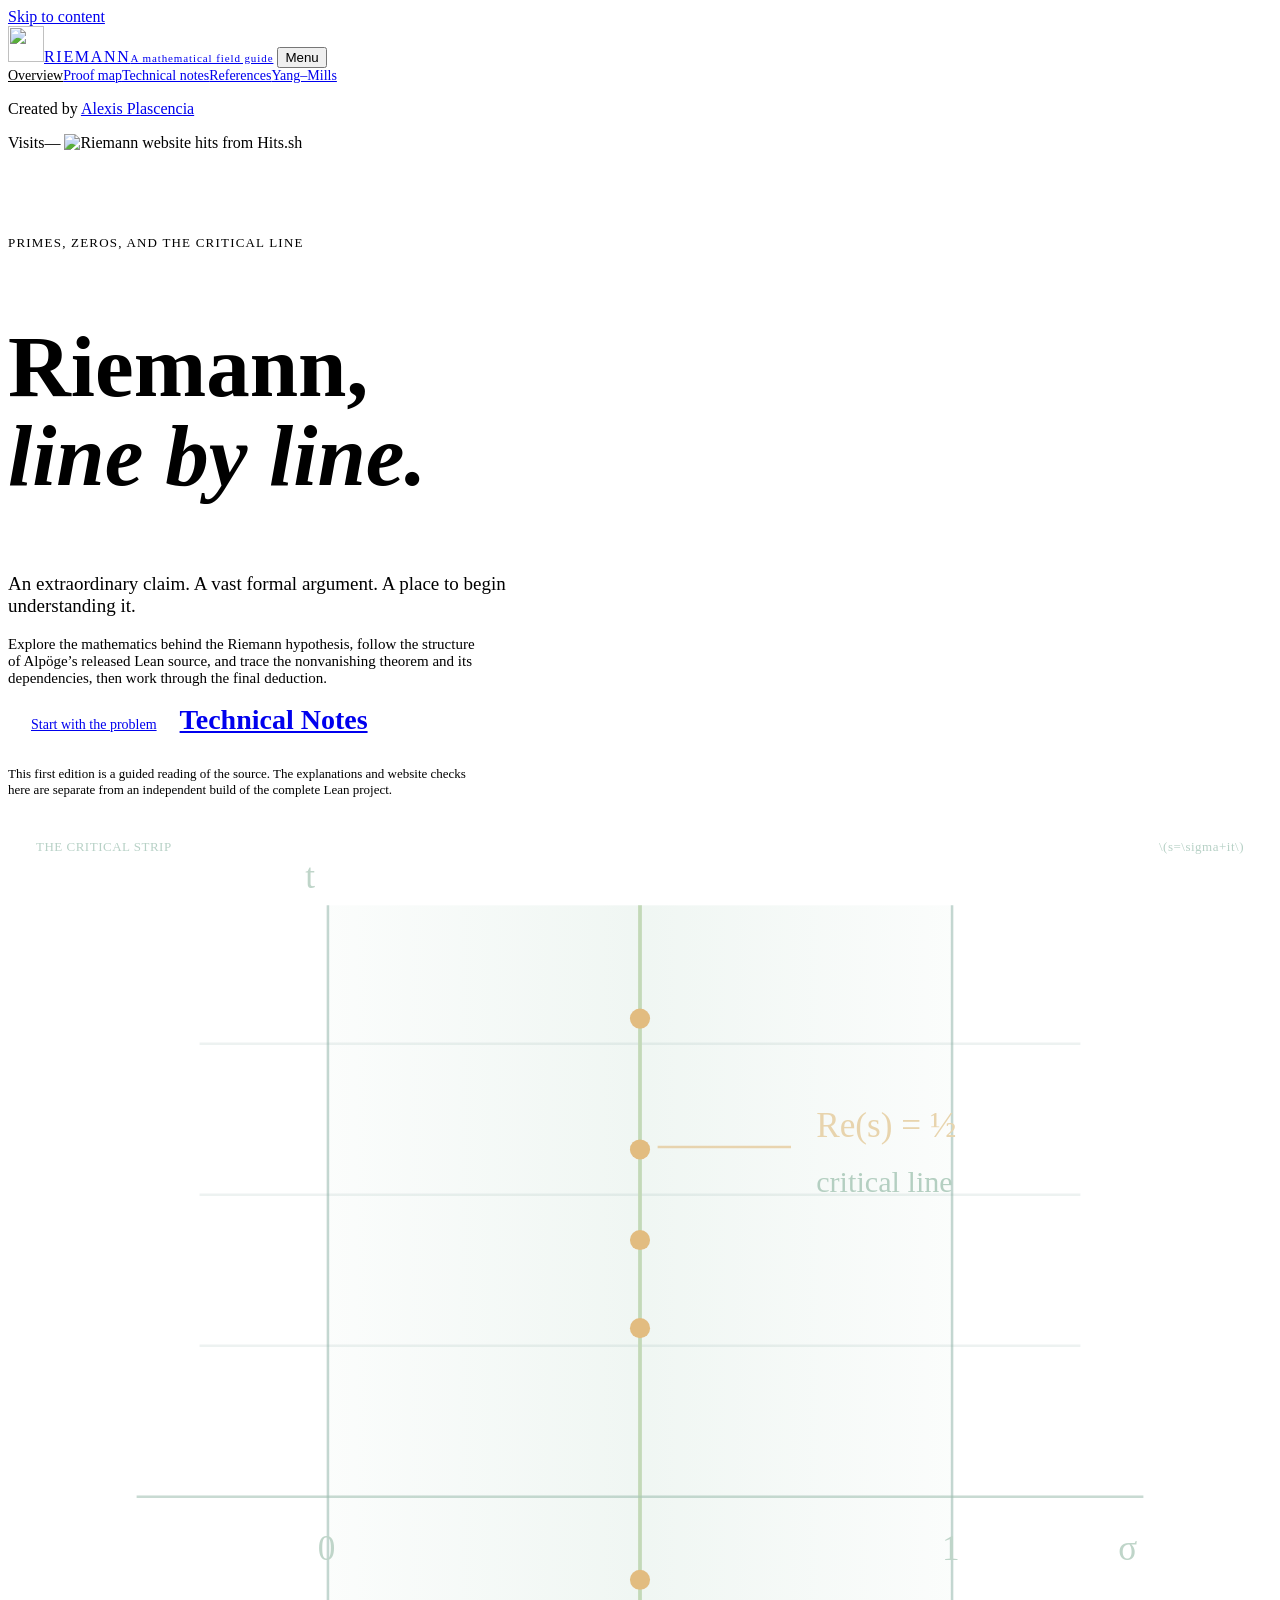
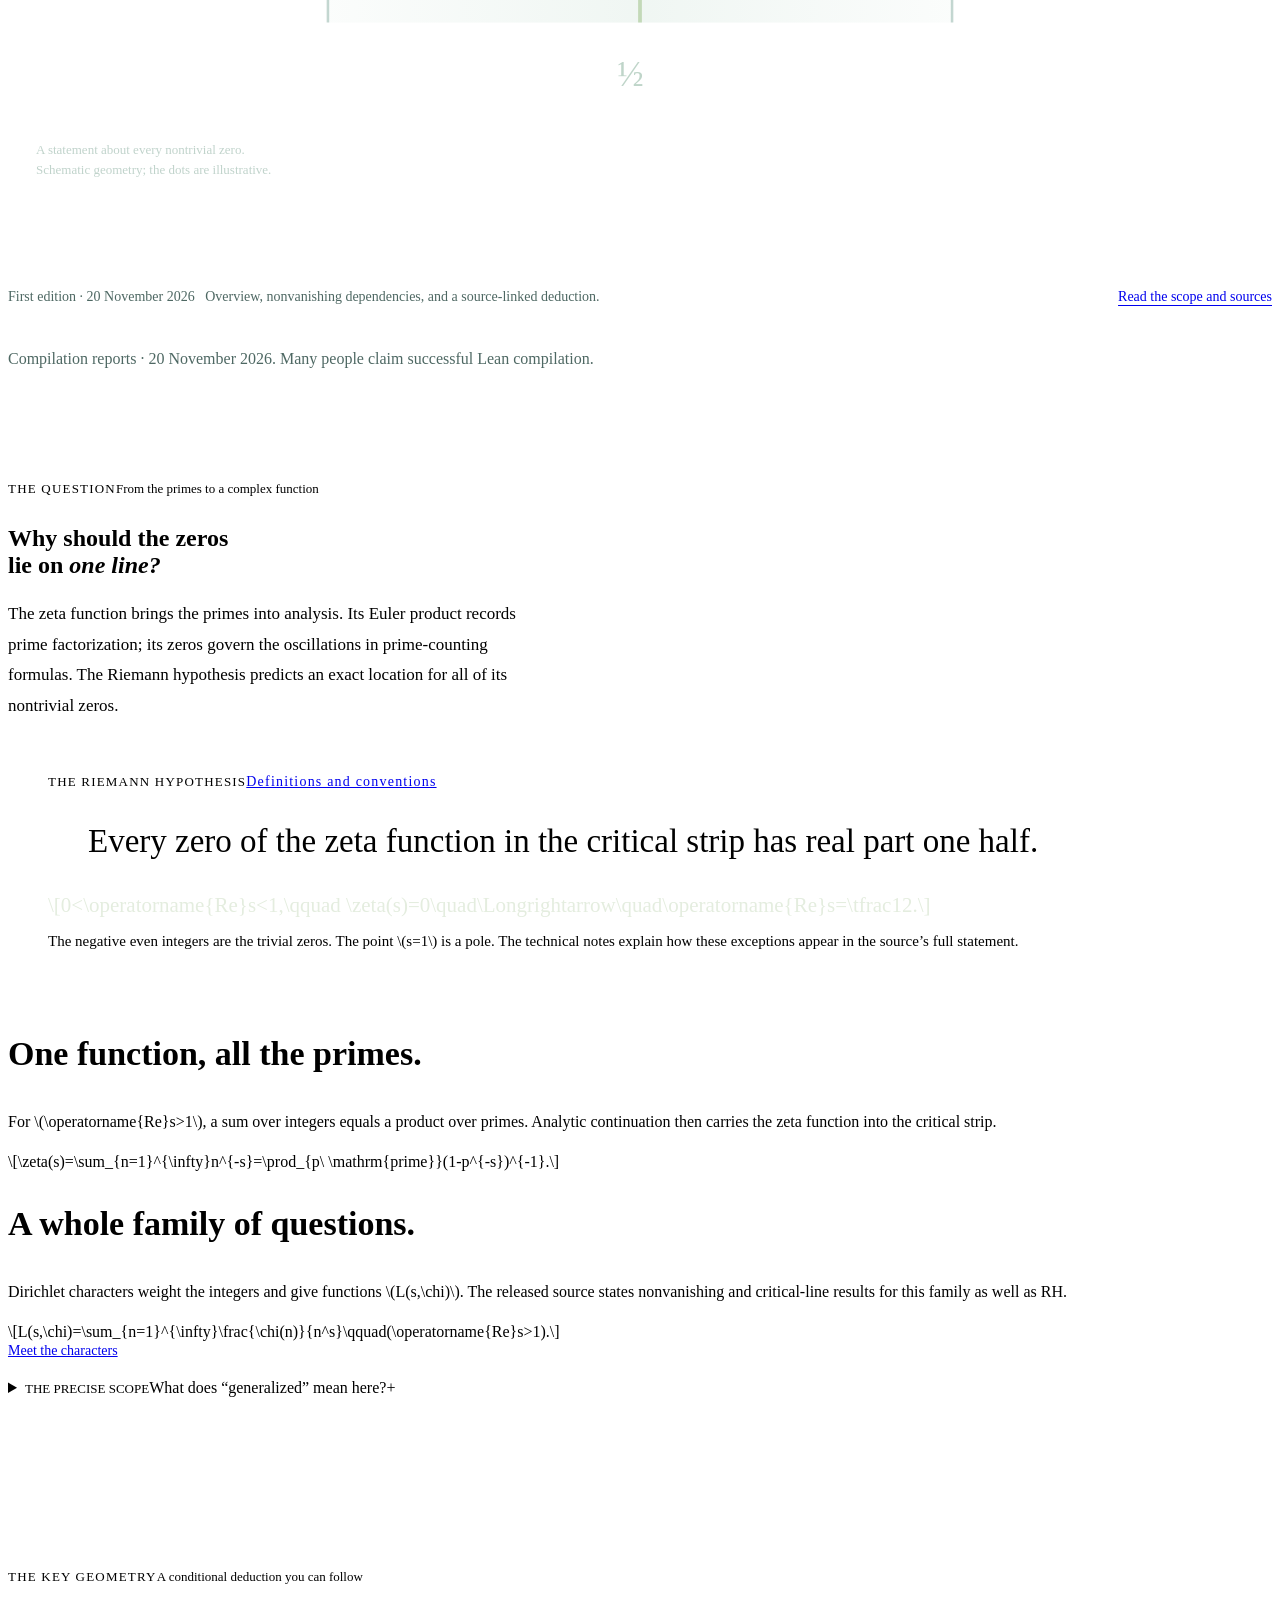
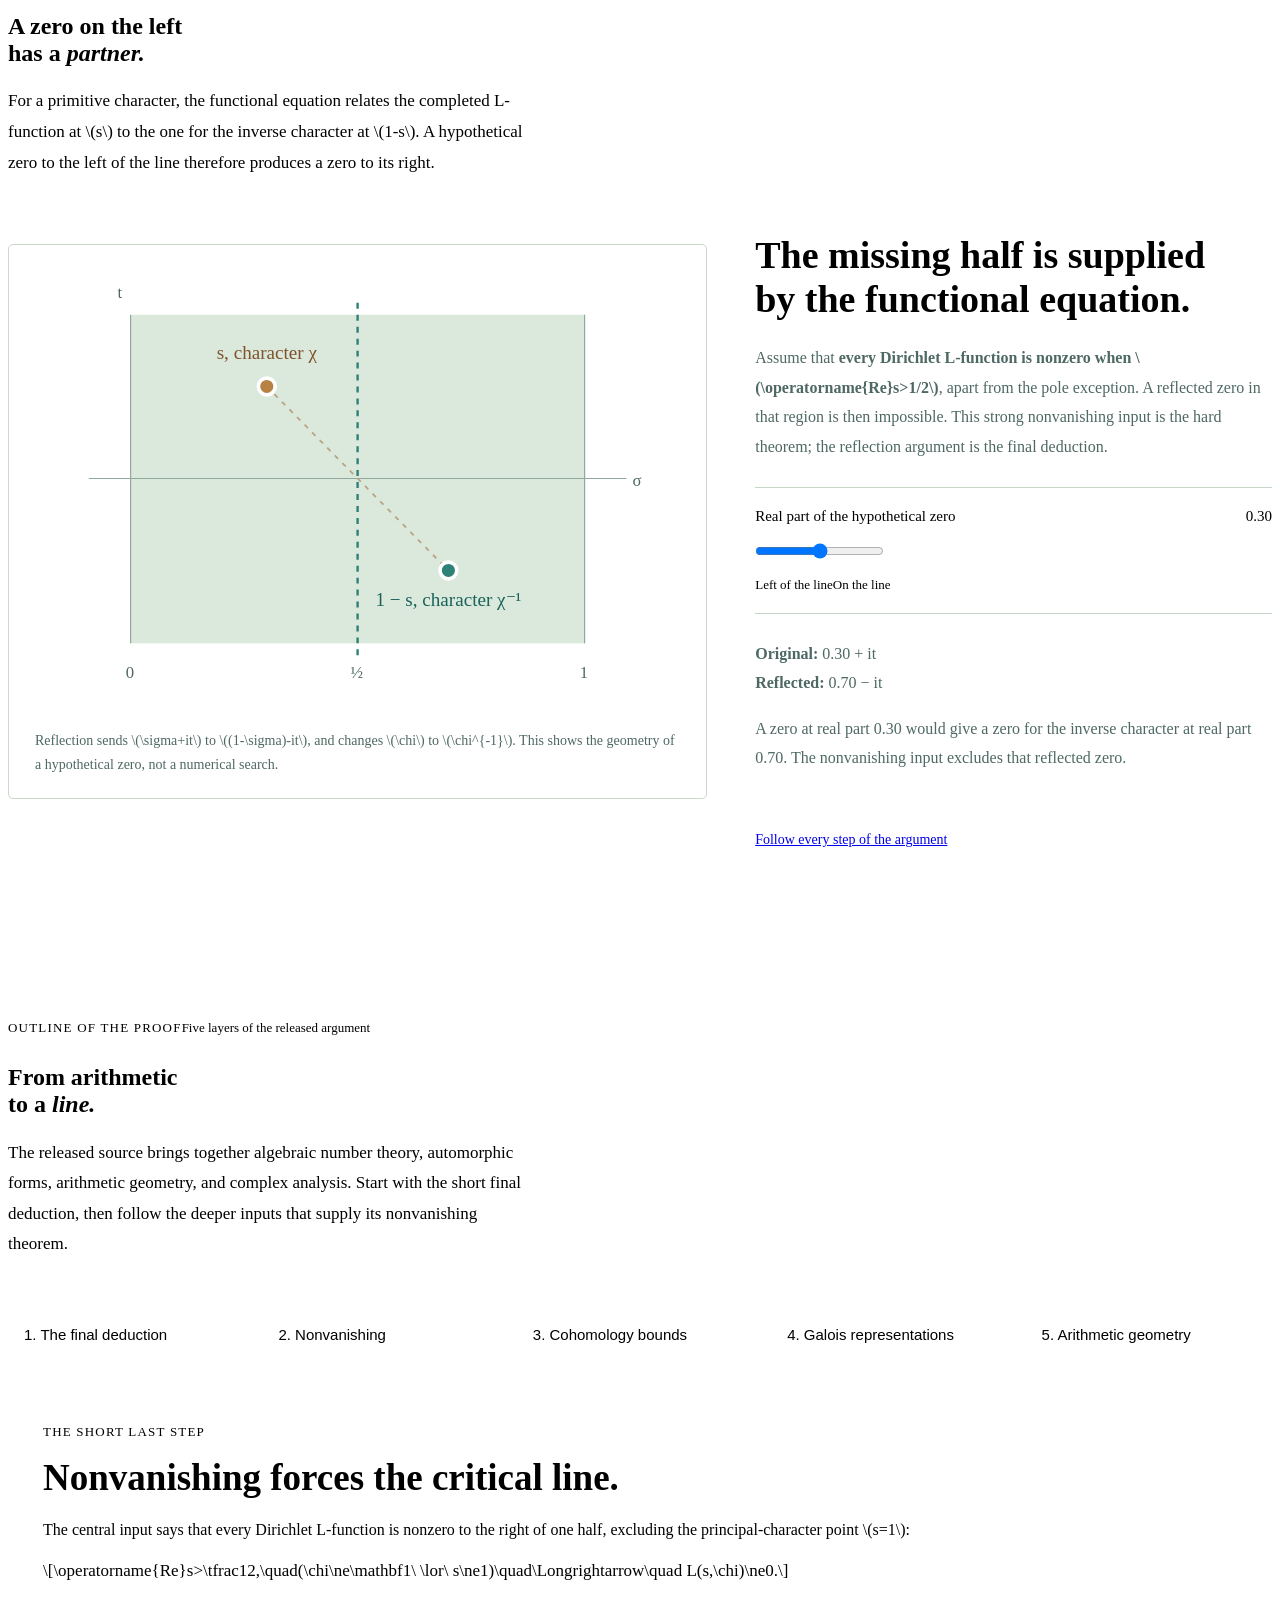
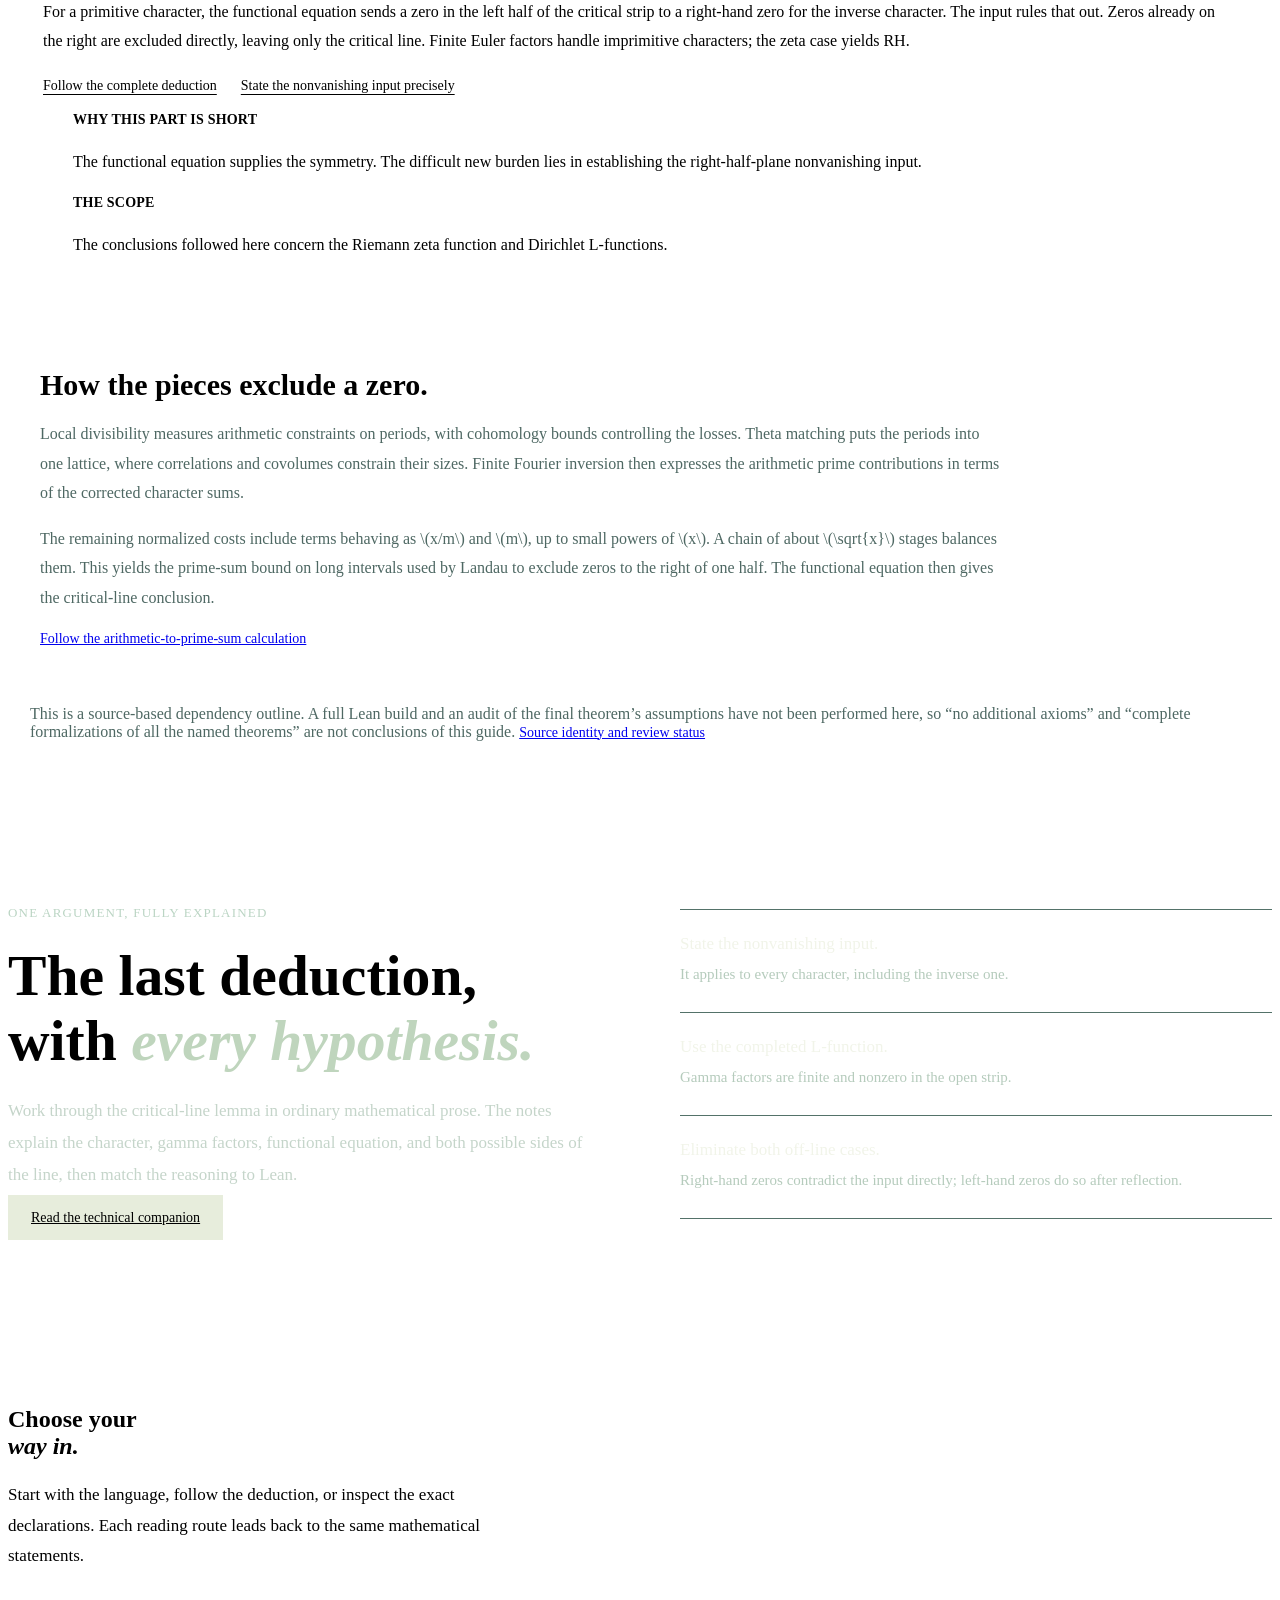
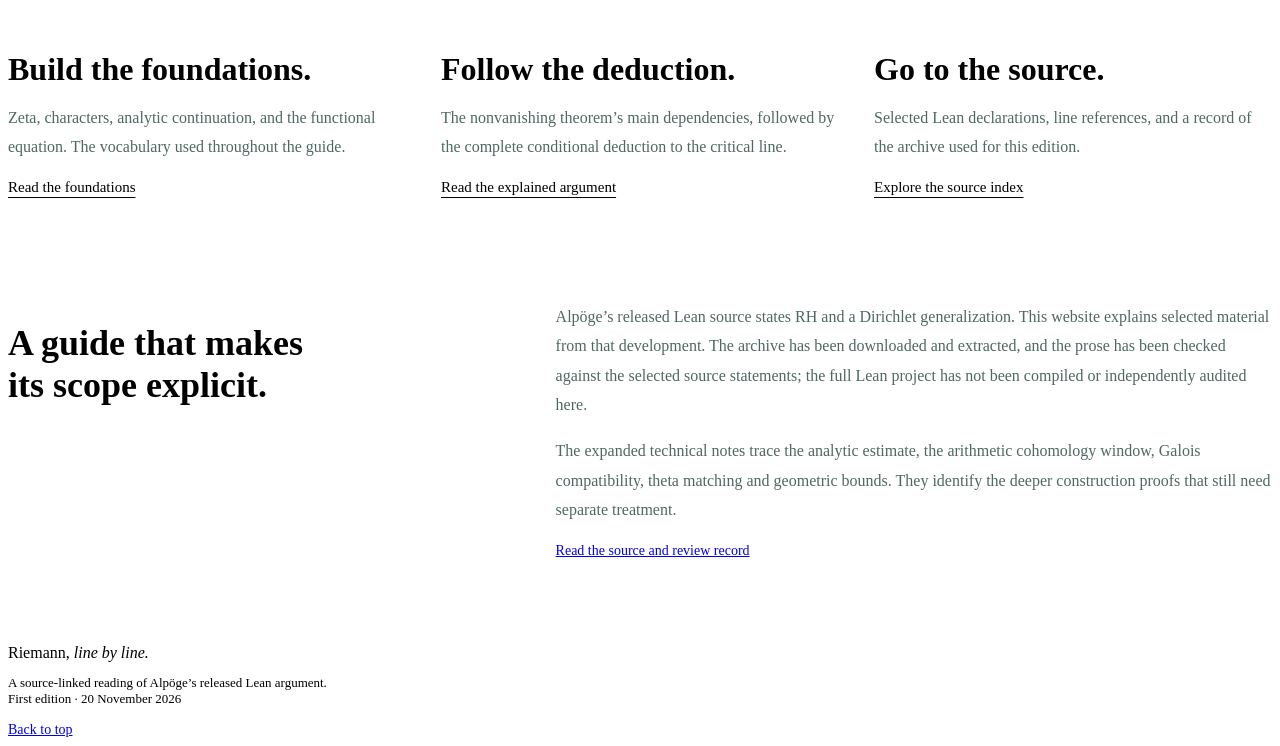
==== index.html @ 14825f79 "Expand cohomology notes, add references and Yang-Mills navigation" ====
<!doctype html>
<html lang="en">
<head>
  <meta charset="utf-8">
  <meta name="viewport" content="width=device-width, initial-scale=1">
  <meta name="description" content="A source-linked field guide to the Riemann hypothesis and Alpöge’s released Lean argument, with mathematical foundations and a fully explained conditional deduction.">
  <meta name="theme-color" content="#0b3537">
  <meta name="author" content="Alexis Plascencia">
  <title>Riemann, line by line — A mathematical field guide</title>
  <link rel="icon" href="assets/favicon.svg" type="image/svg+xml">
  <link rel="stylesheet" href="assets/styles.css">
  <link rel="stylesheet" href="assets/site.css">
  <link rel="stylesheet" href="assets/counters.css">
  <link rel="stylesheet" href="assets/vendor/katex/katex.min.css">
  <script defer data-math-dependency src="assets/vendor/katex/katex.min.js"></script>
  <script defer data-math-dependency src="assets/vendor/katex/contrib/auto-render.min.js"></script>
  <script defer src="assets/math.js"></script>
  <script defer src="assets/counters.js"></script>
  <script defer src="assets/app.js"></script>
</head>
<body>
  <a class="skip-link" href="#main-content">Skip to content</a>
  <div class="reading-progress" aria-hidden="true"><span id="reading-progress"></span></div>
  <header class="site-header">
    <a class="brand" href="index.html" aria-label="Riemann field guide home"><img src="assets/favicon.svg" width="36" height="36" alt=""><span>RIEMANN<span class="brand-sub">A mathematical field guide</span></span></a>
    <button class="menu-toggle" id="menu-toggle" type="button" aria-controls="main-nav" aria-expanded="false">Menu</button>
    <nav id="main-nav" aria-label="Main navigation"><a href="index.html" aria-current="page">Overview</a><a href="#proof-map">Proof map</a><a href="technical.html">Technical notes</a><a href="sources.html#references">References</a><a href="https://alexisdpc.github.io/yang-mills/">Yang–Mills</a></nav>
  </header>
  <div class="author-strip page-width">
    <p class="author-byline"><span>Created by</span> <a href="https://alexisplascencia.com" rel="author noopener" target="_blank">Alexis Plascencia</a></p>
    <div class="visit-counters" role="group" aria-label="Riemann field guide counters from HitsCounter.dev and Hits.sh">
      <span class="visit-total" data-visit-counter data-counter-state="loading" data-counter-url="https://hitscounter.dev/api/hit?url=https%3A%2F%2Falexisdpc.github.io%2Friemann%2F&amp;output=json" role="img" aria-label="Total website visits: loading" title="Overall page visits across the guide, technical notes and sources, counted by HitsCounter.dev"><span class="visit-total-label">Visits</span><span class="visit-total-value">—</span></span>
      <img src="https://hits.sh/alexisdpc.github.io/riemann.svg?label=Hits&amp;color=2e8177" alt="Riemann website hits from Hits.sh" height="20" decoding="async" referrerpolicy="no-referrer" title="Page hits to the Riemann field guide, counted by Hits.sh">
    </div>
  </div>
  <main id="main-content">
    <section class="hero page-width" aria-labelledby="hero-title">
      <div>
        <p class="eyebrow"><span class="tiny-line" aria-hidden="true"></span>PRIMES, ZEROS, AND THE CRITICAL LINE</p>
        <h1 id="hero-title">Riemann,<br><em>line by line.</em></h1>
        <p class="hero-description">An extraordinary claim. A vast formal argument. A place to begin understanding it.</p>
        <p class="hero-secondary">Explore the mathematics behind the Riemann hypothesis, follow the structure of Alpöge’s released Lean source, and trace the nonvanishing theorem and its dependencies, then work through the final deduction.</p>
        <div class="hero-actions"><a class="button button-dark" href="#problem">Start with the problem</a><a class="text-link hero-notes-link" href="technical.html">Technical Notes</a></div>
        <p class="hero-footnote">This first edition is a guided reading of the source. The explanations and website checks here are separate from an independent build of the complete Lean project.</p>
      </div>
      <figure class="hero-art" aria-labelledby="strip-caption">
        <div class="art-heading"><span>THE CRITICAL STRIP</span><span>\(s=\sigma+it\)</span></div>
        <svg viewBox="0 0 480 345" role="img" aria-labelledby="hero-svg-title hero-svg-desc">
          <title id="hero-svg-title">The critical line inside the complex plane</title><desc id="hero-svg-desc">The critical strip lies between real parts zero and one. The vertical critical line is at one half. Gold dots illustrate the conjectured location of nontrivial zeros; they are not computed data.</desc>
          <defs><linearGradient id="strip-shade" x1="0" x2="1"><stop stop-color="#99c4ad" stop-opacity=".04"/><stop offset=".5" stop-color="#99c4ad" stop-opacity=".15"/><stop offset="1" stop-color="#99c4ad" stop-opacity=".04"/></linearGradient></defs>
          <rect x="116" y="20" width="248" height="285" fill="url(#strip-shade)"/>
          <path d="M116 20V305M364 20V305" stroke="#7ca79a" stroke-opacity=".45"/>
          <path d="M40 255H440M65 75H415M65 135H415M65 195H415" stroke="#85aa9e" stroke-opacity=".15"/>
          <path d="M240 20V305" stroke="#c3d9b8" stroke-width="1.5"/>
          <path d="M40 255H440" stroke="#a4c4b3" stroke-opacity=".5"/>
          <g fill="#e2bc80"><circle cx="240" cy="65" r="4"/><circle cx="240" cy="117" r="4"/><circle cx="240" cy="153" r="4"/><circle cx="240" cy="188" r="4"/><circle cx="240" cy="288" r="4"/></g>
          <g fill="#bfd5c9" font-size="14"><text x="112" y="280">0</text><text x="360" y="280">1</text><text x="430" y="280">σ</text><text x="107" y="13">t</text><text x="231" y="330">½</text></g>
          <path d="M247 116H300" stroke="#e2bc80" stroke-opacity=".6"/><text x="310" y="112" fill="#e8d4ad" font-size="14">Re(s) = ½</text><text x="310" y="134" fill="#b4cfc1" font-size="12">critical line</text>
        </svg>
        <figcaption id="strip-caption">A statement about every nontrivial zero.<br>Schematic geometry; the dots are illustrative.</figcaption>
      </figure>
    </section>
    <div class="edition-strip page-width"><p><strong>First edition · 20 November 2026</strong> &nbsp; Overview, nonvanishing dependencies, and a source-linked deduction.</p><a href="sources.html#provenance">Read the scope and sources</a></div>
    <aside class="compilation-note page-width" aria-label="Compilation reports"><p><strong>Compilation reports · 20 November 2026.</strong> Many people claim successful Lean compilation.</p></aside>
    <section class="chapter page-width" id="problem" aria-labelledby="problem-title">
      <div class="chapter-heading"><span class="chapter-number">THE QUESTION</span><span class="chapter-note">From the primes to a complex function</span></div>
      <div class="section-intro"><h2 id="problem-title">Why should the zeros<br>lie on <em>one line?</em></h2><p>The zeta function brings the primes into analysis. Its Euler product records prime factorization; its zeros govern the oscillations in prime-counting formulas. The Riemann hypothesis predicts an exact location for all of its nontrivial zeros.</p></div>
      <div class="problem-statement"><div class="statement-label"><span>THE RIEMANN HYPOTHESIS</span><a href="technical.html#zeta">Definitions and conventions</a></div><blockquote>Every zero of the zeta function in the critical strip has real part one half.</blockquote><div class="statement-equation">\[0&lt;\operatorname{Re}s&lt;1,\qquad \zeta(s)=0\quad\Longrightarrow\quad\operatorname{Re}s=\tfrac12.\]</div><p>The negative even integers are the trivial zeros. The point \(s=1\) is a pole. The technical notes explain how these exceptions appear in the source’s full statement.</p></div>
      <div class="two-demands"><article><h3>One function, all the primes.</h3><p>For \(\operatorname{Re}s&gt;1\), a sum over integers equals a product over primes. Analytic continuation then carries the zeta function into the critical strip.</p><div class="equation-scroll">\[\zeta(s)=\sum_{n=1}^{\infty}n^{-s}=\prod_{p\ \mathrm{prime}}(1-p^{-s})^{-1}.\]</div></article><article><h3>A whole family of questions.</h3><p>Dirichlet characters weight the integers and give functions \(L(s,\chi)\). The released source states nonvanishing and critical-line results for this family as well as RH.</p><div class="equation-scroll">\[L(s,\chi)=\sum_{n=1}^{\infty}\frac{\chi(n)}{n^s}\qquad(\operatorname{Re}s&gt;1).\]</div><a class="text-link" href="technical.html#characters">Meet the characters</a></article></div>
      <details class="math-note"><summary><span>THE PRECISE SCOPE</span>What does “generalized” mean here?<span class="expand-icon" aria-hidden="true">+</span></summary><div><p>This guide follows the declarations in <a href="sources.html#statements">the released statement file</a>: the Riemann zeta function and Dirichlet L-functions. “Dirichlet GRH” here means the critical-line assertion for those L-functions. It is not a claim here about every automorphic L-function or every possible generalization of RH.</p><p>The defining series above converge in the right half-plane \(\operatorname{Re}s&gt;1\). Statements about zeros in the critical strip concern their analytic continuations.</p></div></details>
    </section>
    <section class="reflection-section" id="explore" aria-labelledby="reflection-title"><div class="page-width">
      <div class="chapter-heading"><span class="chapter-number">THE KEY GEOMETRY</span><span class="chapter-note">A conditional deduction you can follow</span></div>
      <div class="section-intro"><h2 id="reflection-title">A zero on the left<br>has a <em>partner.</em></h2><p>For a primitive character, the functional equation relates the completed L-function at \(s\) to the one for the inverse character at \(1-s\). A hypothetical zero to the left of the line therefore produces a zero to its right.</p></div>
      <div class="reflection-layout">
        <figure class="reflection-figure"><svg id="reflection-diagram" viewBox="0 0 540 365" role="img" aria-label="Hypothetical zero at real part 0.30, reflected to real part 0.70 for the inverse character. Imaginary parts have opposite signs.">
          <rect class="diagram-strip" x="80" y="40" width="380" height="275"/>
          <path class="diagram-axis" d="M80 40V315M460 40V315M45 177H495"/>
          <path class="diagram-critical" d="M270 30V325"/>
          <line id="reflection-join" x1="194" y1="100" x2="346" y2="254" stroke="#b8a486" stroke-width="1.5" stroke-dasharray="4 5"/>
          <circle id="point-original" class="diagram-point" cx="194" cy="100" r="7"/>
          <circle id="point-reflected" class="diagram-inverse" cx="346" cy="254" r="7"/>
          <text id="label-original" class="point-label" x="194" y="77" text-anchor="middle" fill="#7e532b">s, character χ</text>
          <text id="label-reflected" class="point-label" x="346" y="284" text-anchor="middle" fill="#1a6359">1 − s, character χ⁻¹</text>
          <g class="diagram-label"><text x="76" y="344">0</text><text x="264" y="344">½</text><text x="456" y="344">1</text><text x="500" y="183">σ</text><text x="69" y="26">t</text></g>
        </svg><figcaption>Reflection sends \(\sigma+it\) to \((1-\sigma)-it\), and changes \(\chi\) to \(\chi^{-1}\). This shows the geometry of a hypothetical zero, not a numerical search.</figcaption></figure>
        <div class="reflection-copy"><h3>The missing half is supplied<br>by the functional equation.</h3><p>Assume that <strong>every Dirichlet L-function is nonzero when \(\operatorname{Re}s&gt;1/2\)</strong>, apart from the pole exception. A reflected zero in that region is then impossible. This strong nonvanishing input is the hard theorem; the reflection argument is the final deduction.</p>
          <div class="reflection-control"><label for="sigma">Real part of the hypothetical zero <output id="sigma-value" for="sigma">0.30</output></label><input id="sigma" type="range" min="0.1" max="0.5" step="0.01" value="0.3" aria-describedby="reflection-summary"><div class="range-labels"><span>Left of the line</span><span>On the line</span></div></div>
          <p><strong>Original:</strong> <span id="point-original-coordinate">0.30 + it</span><br><strong>Reflected:</strong> <span id="point-reflected-coordinate">0.70 − it</span></p>
          <p class="reflection-result" id="reflection-summary" aria-live="polite">A zero at real part 0.30 would give a zero for the inverse character at real part 0.70. The nonvanishing input excludes that reflected zero.</p>
          <a class="text-link" href="technical.html#reflection">Follow every step of the argument</a>
        </div>
      </div>
    </div></section>
    <section class="chapter page-width" id="proof-map" aria-labelledby="map-title">
      <div class="chapter-heading"><span class="chapter-number">OUTLINE OF THE PROOF</span><span class="chapter-note">Five layers of the released argument</span></div>
      <div class="section-intro"><h2 id="map-title">From arithmetic<br>to a <em>line.</em></h2><p>The released source brings together algebraic number theory, automorphic forms, arithmetic geometry, and complex analysis. Start with the short final deduction, then follow the deeper inputs that supply its nonvanishing theorem.</p></div>
      <div class="proof-map-tabs" role="tablist" aria-label="Five layers of the proof outline">
        <button id="route-tab-0" role="tab" aria-selected="true" aria-controls="route-panel-0" data-step="0" type="button">1. The final deduction</button>
        <button id="route-tab-1" role="tab" aria-selected="false" aria-controls="route-panel-1" data-step="1" tabindex="-1" type="button">2. Nonvanishing</button>
        <button id="route-tab-2" role="tab" aria-selected="false" aria-controls="route-panel-2" data-step="2" tabindex="-1" type="button">3. Cohomology bounds</button>
        <button id="route-tab-3" role="tab" aria-selected="false" aria-controls="route-panel-3" data-step="3" tabindex="-1" type="button">4. Galois representations</button>
        <button id="route-tab-4" role="tab" aria-selected="false" aria-controls="route-panel-4" data-step="4" tabindex="-1" type="button">5. Arithmetic geometry</button>
      </div>
      <article class="route-panel" id="route-panel-0" role="tabpanel" aria-labelledby="route-tab-0" tabindex="0">
        <div class="route-main">
          <span class="panel-label">THE SHORT LAST STEP</span>
          <h3>Nonvanishing forces the critical line.</h3>
          <p>The central input says that every Dirichlet L-function is nonzero to the right of one half, excluding the principal-character point \(s=1\):</p>
          <div class="equation-scroll">\[\operatorname{Re}s&gt;\tfrac12,\quad(\chi\ne\mathbf1\ \lor\ s\ne1)\quad\Longrightarrow\quad L(s,\chi)\ne0.\]</div>
          <p>For a primitive character, the functional equation sends a zero in the left half of the critical strip to a right-hand zero for the inverse character. The input rules that out. Zeros already on the right are excluded directly, leaving only the critical line. Finite Euler factors handle imprimitive characters; the zeta case yields RH.</p>
          <div class="proof-source-links"><a href="technical.html#reflection">Follow the complete deduction</a><a href="technical.html#nonvanishing">State the nonvanishing input precisely</a></div>
        </div>
        <aside class="route-aside"><h4>WHY THIS PART IS SHORT</h4><p>The functional equation supplies the symmetry. The difficult new burden lies in establishing the right-half-plane nonvanishing input.</p><h4>THE SCOPE</h4><p>The conclusions followed here concern the Riemann zeta function and Dirichlet L-functions.</p></aside>
      </article>
      <article class="route-panel" id="route-panel-1" role="tabpanel" aria-labelledby="route-tab-1" tabindex="0">
        <div class="route-main">
          <span class="panel-label">WHERE THE MAIN BRANCHES MEET</span>
          <h3>Turn arithmetic estimates into an obstruction to zeros.</h3>
          <p>Three kinds of input meet here: bounds on Galois cohomology for selected subfields of cyclotomic fields; geometric bounds on covolumes and slopes of integral lattices; and matching results for theta integrals on unitary groups. Local Langlands parameters for \(\mathrm{GL}_n\), with the source’s stated compatibility hypotheses, connect the automorphic and Galois data.</p>
          <p>The intermediate output is an upper bound for a smoothed prime-sum error on arbitrarily late, long intervals. A Landau argument converts these bounds into nonvanishing: a forbidden zero would create a pole whose derivative growth contradicts the interval estimates.</p>
          <div class="proof-source-links"><a href="technical.html#arithmetic-comparison">See how the estimates combine</a><a href="technical.html#nv-analytic">Follow the Landau argument</a></div>
        </div>
        <aside class="route-aside"><h4>WHY COMPATIBILITY MATTERS</h4><p>The bounds must hold for the same arithmetic and geometric data. The theta and local comparison results help assemble those data into one construction.</p><h4>THE ANALYTIC OUTPUT</h4><p>For each \(\theta&gt;1/2\), the relevant prime-sum error admits a bound of size \(x^\theta\) on suitable intervals far out along the positive axis.</p></aside>
      </article>
      <article class="route-panel" id="route-panel-2" role="tabpanel" aria-labelledby="route-tab-2" tabindex="0">
        <div class="route-main">
          <span class="panel-label">THE ARITHMETIC WINDOW</span>
          <h3>Control classes invisible to the local tests.</h3>
          <p>The cohomology groups are Tate–Shafarevich-like localization kernels: they measure global Galois cohomology classes whose restrictions vanish at the specified places above \(\ell\). They are not simply the usual Tate–Shafarevich groups of elliptic curves. The fields vary through a particular family of cyclotomic subfields.</p>
          <p>The window construction passes through lifting and automorphy arguments. Its inputs include Galois representations attached to regular algebraic, polarized cuspidal automorphic representations of \(\mathrm{GL}_n\) over CM fields, together with base change, Jacquet–Shalika, Clozel’s purity, Bernstein–Zelevinsky, the main theorem of complex multiplication, and Deligne–Ribet.</p>
          <p>The resulting bound controls weighted logarithmic sizes of these cohomology groups throughout a long interval. Further comparisons turn that arithmetic budget into the prime-sum estimate required by Landau.</p>
          <div class="proof-source-links"><a href="technical.html#nv-window">Walk through the cohomology bounds</a><a href="technical.html#galois-cohomology-bridge">From Galois representations to cohomology bounds</a></div>
        </div>
        <aside class="route-aside"><h4>THE INTUITION</h4><p>Local tests can leave a global ambiguity. Bounding the localization kernel limits the size of that ambiguity.</p><h4>WHY A WINDOW?</h4><p>A single good scale is insufficient. The analytic argument needs control throughout a long interval, with such intervals available arbitrarily far out.</p></aside>
      </article>
      <article class="route-panel" id="route-panel-3" role="tabpanel" aria-labelledby="route-tab-3" tabindex="0">
        <div class="route-main">
          <span class="panel-label">BEHIND THE AUTOMORPHIC INPUT</span>
          <h3>Build the Galois representations through geometry and lifting.</h3>
          <p>At the inspected assembly point, the Galois-representation input is supplied by a theorem combining a geometric realization with theta lifting between unitary groups. It is not left as a free hypothesis of the final theorem.</p>
          <p>The geometric branch supplies Frobenius–Hecke compatibility and crystalline/Hodge conditions above \(\ell\), under its local hypotheses. The construction then uses geometric seeds, congruences, trace limits, and descent to reach the Galois representations needed by the arithmetic window.</p>
          <p>The guiding idea is to realize suitable automorphic information in cohomology, where Galois acts, and carry that information through the lifting and comparison steps. The exact local conditions remain part of the statement.</p>
          <div class="proof-source-links"><a href="technical.html#nv-galois">Understand the representation construction</a><a href="technical.html#nv-local-global">See what local compatibility means</a></div>
        </div>
        <aside class="route-aside"><h4>TWO DESCRIPTIONS OF ONE INPUT</h4><p>Automorphic representations organize symmetries of forms. Galois representations encode field symmetries as matrices. The comparison identifies their local arithmetic information.</p><h4>WHAT IS BEING DESCRIBED</h4><p>This is the route visible in the released source. Its relationship to constructions in the literature requires a separate comparison.</p></aside>
      </article>
      <article class="route-panel" id="route-panel-4" role="tabpanel" aria-labelledby="route-tab-4" tabindex="0">
        <div class="route-main">
          <span class="panel-label">THE GEOMETRIC FOUNDATIONS</span>
          <h3>Control integral structures using arithmetic geometry.</h3>
          <p>The geometric and deformation branches invoke named inputs for resolution of singularities in characteristic zero, toroidal compactifications of Siegel varieties, arithmetic Hilbert–Samuel, Moriwaki’s bigness theorem, Kawamata–Viehweg and Nadel vanishing, Grothendieck–Messing, and prismatic Dieudonné theory.</p>
          <p>These inputs serve different purposes. Compactifications and resolution supply geometric models; positivity, vanishing, and Hilbert–Samuel estimates control sections and their growth; deformation and comparison results connect integral and cohomological structures.</p>
          <p>On the covolume branch, the goal is a quantitative bound for lattices attached to the automorphic construction. Together with the cohomological estimate and theta matching, it constrains the prime-sum error.</p>
          <div class="proof-source-links"><a href="technical.html#nv-geometric">Understand the covolume bound</a><a href="technical.html#nv-literature">See how the theta inputs fit</a></div>
        </div>
        <aside class="route-aside"><h4>THE INTUITION</h4><p>A vector space records linear relations. A lattice also records integral size. Covolumes and slopes quantify that extra information so it can enter an estimate.</p><h4>READING THE NAMED RESULTS</h4><p>The inspected files assemble theorem terms under these names. Establishing that each statement fully matches its classical counterpart requires examining its definitions and hypotheses.</p></aside>
      </article>
      <div class="map-bridge">
        <h3>How the pieces exclude a zero.</h3>
        <p><strong>Local divisibility</strong> measures arithmetic constraints on periods, with cohomology bounds controlling the losses. <strong>Theta matching</strong> puts the periods into one lattice, where correlations and covolumes constrain their sizes. <strong>Finite Fourier inversion</strong> then expresses the arithmetic prime contributions in terms of the corrected character sums.</p>
        <p>The remaining normalized costs include terms behaving as \(x/m\) and \(m\), up to small powers of \(x\). A chain of about \(\sqrt{x}\) stages balances them. This yields the <strong>prime-sum bound on long intervals</strong> used by Landau to exclude zeros to the right of one half. The functional equation then gives the critical-line conclusion.</p>
        <a class="text-link" href="technical.html#arithmetic-fourier">Follow the arithmetic-to-prime-sum calculation</a>
      </div>
      <div class="map-contract"><p>This is a source-based dependency outline. A full Lean build and an audit of the final theorem’s assumptions have not been performed here, so “no additional axioms” and “complete formalizations of all the named theorems” are not conclusions of this guide. <a class="text-link" href="sources.html#provenance">Source identity and review status</a></p></div>
    </section>

    <section class="argument-feature" aria-labelledby="argument-title"><div class="page-width argument-layout"><div><span class="chapter-number">ONE ARGUMENT, FULLY EXPLAINED</span><h2 id="argument-title">The last deduction,<br>with <em>every hypothesis.</em></h2><p>Work through the critical-line lemma in ordinary mathematical prose. The notes explain the character, gamma factors, functional equation, and both possible sides of the line, then match the reasoning to Lean.</p><a class="button" href="technical.html#reflection">Read the technical companion</a></div><ol class="argument-chain"><li><strong>State the nonvanishing input.</strong><p>It applies to every character, including the inverse one.</p></li><li><strong>Use the completed L-function.</strong><p>Gamma factors are finite and nonzero in the open strip.</p></li><li><strong>Eliminate both off-line cases.</strong><p>Right-hand zeros contradict the input directly; left-hand zeros do so after reflection.</p></li></ol></div></section>
    <section class="chapter page-width" id="reading" aria-labelledby="reading-title"><div class="section-intro"><h2 id="reading-title">Choose your<br><em>way in.</em></h2><p>Start with the language, follow the deduction, or inspect the exact declarations. Each reading route leads back to the same mathematical statements.</p></div><div class="reading-paths"><article><h3>Build the foundations.</h3><p>Zeta, characters, analytic continuation, and the functional equation. The vocabulary used throughout the guide.</p><a href="technical.html#foundations">Read the foundations</a></article><article><h3>Follow the deduction.</h3><p>The nonvanishing theorem’s main dependencies, followed by the complete conditional deduction to the critical line.</p><a href="technical.html#reflection">Read the explained argument</a></article><article><h3>Go to the source.</h3><p>Selected Lean declarations, line references, and a record of the archive used for this edition.</p><a href="sources.html">Explore the source index</a></article></div><div class="scope-block"><h3>A guide that makes<br>its scope explicit.</h3><div><p>Alpöge’s released Lean source states RH and a Dirichlet generalization. This website explains selected material from that development. The archive has been downloaded and extracted, and the prose has been checked against the selected source statements; the full Lean project has not been compiled or independently audited here.</p><p>The expanded technical notes trace the analytic estimate, the arithmetic cohomology window, Galois compatibility, theta matching and geometric bounds. They identify the deeper construction proofs that still need separate treatment.</p><a class="text-link" href="sources.html#provenance">Read the source and review record</a></div></div></section>
  </main>
  <footer class="site-footer page-width"><span class="footer-brand">Riemann, <em>line by line.</em></span><p>A source-linked reading of Alpöge’s released Lean argument.<br>First edition · 20 November 2026</p><a class="back-top" href="#main-content">Back to top</a></footer>
  <noscript><p class="noscript-note">All text, equations, source links, and proof-map panels remain available. Interactive controls and equation typesetting require JavaScript.</p></noscript>
</body>
</html>
---- assets/site.css ----
/* Riemann edition of the Yang–Mills field guide. */
.compilation-note{padding-block:20px;border-bottom:1px solid var(--line);font-size:16px;line-height:1.8;color:var(--muted)}
.compilation-note p{margin:0}.compilation-note strong{color:var(--ink);font-weight:500}
.map-bridge{margin-top:28px;padding:28px 32px;background:var(--mint);border-left:3px solid var(--teal)}
.map-bridge h3{font-family:var(--serif);font-size:30px;line-height:1.25;margin:0 0 15px}
.map-bridge p{font-size:16px;line-height:1.85;color:var(--muted);max-width:960px;margin:0 0 16px}
.map-bridge strong{color:var(--ink);font-weight:500}
@media(max-width:600px){.map-bridge{padding:22px 20px}.map-bridge h3{font-size:28px}.map-bridge p{font-size:15px}}
:root{--width:1240px;--muted:#4e6863}
.hero-actions .hero-notes-link{font-size:clamp(1.5rem,2.2vw,1.75rem);font-weight:600;line-height:1.3}
.technical-section .reference-list{padding-left:28px;margin:24px 0 40px}
.technical-section .reference-list>li{padding-left:8px;margin:0 0 26px;scroll-margin-top:110px}
.reference-list>li::marker{color:var(--teal);font-weight:600}
.technical-section .reference-list p{margin-bottom:8px;font-size:16px;line-height:1.8}
.technical-section .reference-list .reference-use{font-size:14px;color:var(--muted)}
.site-header nav{font-size:14px;gap:30px}.site-header nav a:last-child{margin-left:0}.site-header nav a[aria-current=page]{color:var(--teal)}
.site-header{position:relative}
@media(max-width:900px){.menu-toggle{display:flex;gap:10px;align-items:center;background:transparent;border:1px solid var(--line);border-radius:3px;padding:7px 10px;font-size:14px}.site-header nav{display:none;position:absolute;top:100%;left:0;right:0;background:var(--paper);z-index:20;padding:20px;border-bottom:1px solid var(--line);box-shadow:0 14px 20px #18352b0a;font-size:16px}.site-header nav.is-open{display:flex;flex-direction:column;align-items:stretch;gap:0}.site-header nav a{padding:12px 4px}}
.brand{letter-spacing:1.7px}.brand img{width:36px;height:36px}.brand-sub{font-size:11px;letter-spacing:.9px}.eyebrow,.chapter-number,.panel-label,.statement-label{font-size:13px;letter-spacing:1.2px}
.button,.text-link{font-size:14px}.button{gap:18px;padding:15px 23px}.hero{grid-template-columns:1fr 1fr;gap:58px;padding-block:70px 60px}.hero-description{font-size:19px;max-width:500px}.hero-secondary{font-size:15px;max-width:470px}.hero-footnote{font-size:13px;max-width:460px;margin-top:28px}.hero-actions{flex-wrap:wrap;gap:22px}
.hero h1{font-size:clamp(62px,6.8vw,96px);line-height:1.02}.hero-art{height:auto;min-height:480px;margin:0;display:flex;flex-direction:column;justify-content:space-between;padding:28px}.hero-art::after{inset:12px}.hero-art svg{width:100%;height:auto;flex:1;min-height:320px}.hero-art .art-heading{display:flex;justify-content:space-between;gap:12px;font-size:13px;letter-spacing:.5px;color:#b7d1c6}.hero-art figcaption{font-size:13px;line-height:1.6;color:#c0d3cb;padding-top:15px;border-top:1px solid #ffffff20}.hero-art svg text{font-family:var(--sans)}
.edition-strip{display:flex;justify-content:space-between;gap:22px;padding-block:20px;border-block:1px solid var(--line);font-size:14px;color:var(--muted);align-items:center}.edition-strip strong{color:var(--ink);font-weight:500}.edition-strip a{text-decoration:underline;text-underline-offset:4px;white-space:nowrap}.edition-strip p{margin:0}
.section-intro{gap:65px}.section-intro>p{font-size:17px;line-height:1.8;max-width:530px}.chapter{padding-block:85px}.chapter-heading{margin-bottom:28px}.chapter-note{font-size:13px;letter-spacing:0}.problem-statement{padding:36px 40px}.problem-statement>p{font-size:15px}.problem-statement .statement-equation{font-size:21px;color:#e4eddf}.problem-statement blockquote{font-size:33px}.statement-label{font-size:13px}.statement-label a{font-size:14px}.statement-equation .katex{color:inherit}
.two-demands{gap:55px;padding-bottom:20px}.two-demands article{padding-left:0}.two-demands p{font-size:16px;max-width:none;line-height:1.85}.two-demands h3{font-size:34px}.small-tag{font-size:12px;letter-spacing:.6px;padding:6px 10px}.math-note{font-size:16px}.math-note summary{font-size:16px;gap:12px}.math-note summary>span:first-child{font-size:13px;min-width:140px}.math-note>div{max-width:none;padding:6px 20px 20px}.math-note a{color:var(--teal);text-decoration:underline;text-underline-offset:4px}
.reflection-section{background:var(--mint);padding-block:85px}.reflection-layout{display:grid;grid-template-columns:1.15fr .85fr;gap:48px;align-items:center}.reflection-figure{padding:22px 26px;background:var(--paper);border:1px solid #cbd8ca;border-radius:5px;margin:0;min-width:0}.reflection-figure svg{width:100%;height:auto;display:block}.reflection-figure figcaption{font-size:14px;line-height:1.7;color:var(--muted);border-top:1px solid var(--line);padding-top:16px;margin-top:10px}.reflection-copy h3{font-size:38px;margin-bottom:22px}.reflection-copy p{font-size:16px;line-height:1.85;color:var(--muted)}.reflection-control{padding:20px 0;border-block:1px solid #c5d5c6;margin:25px 0}.reflection-control label{display:flex;justify-content:space-between;gap:12px;font-size:15px;font-weight:500}.reflection-control output{color:var(--teal);font-variant-numeric:tabular-nums}.reflection-control input{margin:22px 0;height:8px}.range-labels{font-size:13px;margin-top:0}.reflection-result{font-size:16px;min-height:100px}.reflection-result strong{color:var(--ink)}.point-label{font-family:var(--sans);font-size:16px}.diagram-label{font-family:var(--sans);font-size:14px;fill:#4e6863}.diagram-axis{stroke:#90a99c;stroke-width:1}.diagram-strip{fill:#dbe8dc}.diagram-critical{stroke:#2e8177;stroke-width:2;stroke-dasharray:5 5}.diagram-point{fill:#b88144;stroke:#fff;stroke-width:3}.diagram-inverse{fill:#2e8177;stroke:#fff;stroke-width:3}
.proof-map-tabs{display:grid;grid-template-columns:repeat(5,minmax(0,1fr));gap:8px;margin:35px 0 12px}.proof-map-tabs button{background:transparent;border:1px solid var(--line);border-radius:4px;padding:18px 16px;min-height:80px;text-align:left;font-size:15px;font-weight:500;line-height:1.5}.proof-map-tabs button[aria-selected=true]{background:var(--ink);color:var(--paper);border-color:var(--ink)}.proof-map-tabs button:hover:not([aria-selected=true]){background:var(--mint)}.route-panel{min-height:340px;border:1px solid var(--line);border-radius:5px;gap:36px;padding:35px}.route-panel[hidden]{display:none}.route-main>p,.route-aside p{font-size:16px;line-height:1.85}.route-main h3{font-size:37px;margin-block:16px}.route-main .equation-scroll{font-size:17px}.route-aside h4{font-size:14px;font-weight:600;letter-spacing:.2px}.route-aside{padding-left:30px}.proof-source-links{display:flex;flex-wrap:wrap;gap:16px 24px;margin-top:22px;font-size:14px}.proof-source-links a{text-decoration:underline;text-underline-offset:4px;color:var(--teal)}.route-disclaimer{font-size:14px;max-width:100%;margin-top:20px}.map-contract{display:flex;gap:18px;align-items:flex-start;border-left:3px solid var(--gold);padding:2px 0 2px 22px;margin-top:28px;font-size:16px;color:var(--muted)}.map-contract p{margin:0}
.argument-feature{background:var(--ink);color:var(--paper);padding-block:75px}.argument-feature .chapter-number{color:#bbd5c4}.argument-layout{display:grid;grid-template-columns:1fr 1fr;gap:80px;align-items:center}.argument-layout h2{font-size:clamp(43px,4.5vw,64px);margin:22px 0}.argument-layout h2 em{color:#bfd5bd}.argument-layout p{color:#c5d5ca;font-size:17px;line-height:1.9}.argument-layout .button{background:#e7eddc;color:var(--ink);margin-top:12px}.argument-chain{margin:0;padding:0;list-style:none}.argument-chain li{padding:24px 0;border-bottom:1px solid #537269;font-size:17px}.argument-chain li:first-child{border-top:1px solid #537269}.argument-chain strong{display:block;font-weight:500;margin-bottom:7px;color:#f1f4e9}.argument-chain p{font-size:15px;margin:0;line-height:1.8;color:#b5cbbc}
.reading-paths{display:grid;grid-template-columns:repeat(3,minmax(0,1fr));gap:35px;border-block:1px solid var(--line);padding-block:30px}.reading-paths article{min-width:0}.reading-paths h3{font-size:32px;margin-bottom:13px}.reading-paths p{font-size:16px;color:var(--muted);line-height:1.8}.reading-paths a{font-size:15px;color:var(--teal);text-decoration:underline;text-underline-offset:5px}.scope-block{display:grid;grid-template-columns:.8fr 1.2fr;gap:70px;margin:60px 0 0}.scope-block h3{font-size:36px}.scope-block p{font-size:16px;color:var(--muted);line-height:1.85}.site-footer p{font-size:13px;max-width:640px}.site-footer .back-top{font-size:14px}.noscript-note{font-size:15px}.site-footer{flex-wrap:wrap}
/* Readable sizes shared by the technical companion and source index. */
.technical-meta,.technical-scope{font-size:15px}.technical-kicker{font-size:13px}.technical-toc summary{font-size:14px;letter-spacing:.7px}.technical-toc a{font-size:14px;grid-template-columns:1fr}.technical-toc a:before{content:none}.technical-toc .toc-part-label{font-size:12px}.technical-toc .toc-back{font-size:14px}.technical-note{font-size:16px}.technical-equation:after{font-size:12px}.technical-key dd,.technical-reading li,.technical-reading p{font-size:15px}.technical-section table{font-size:15px}.technical-reading li strong{font-size:16px}.technical-part-banner p:last-child{font-size:16px}.technical-hero-actions .button,.technical-hero-actions>a:not(.button){font-size:15px}.technical-layout{margin-top:45px}.technical-section h2{font-size:43px}.technical-article .katex-display{max-width:100%}.technical-article p .katex{font-size:1em}.technical-article .technical-equation .katex{font-size:1.04em}.technical-article code{overflow-wrap:anywhere}.technical-article .proof-scope-chips>span{font-size:13px}
.source-card{scroll-margin-top:30px;border-bottom:1px solid var(--line);padding-bottom:36px;margin-bottom:40px}.source-card h2{font-size:38px;margin-bottom:18px}.source-card h3{font-size:27px}.source-meta{font-size:14px;line-height:1.8;color:var(--muted);overflow-wrap:anywhere}.source-meta code{font-size:13px}.source-links{display:flex;flex-wrap:wrap;gap:12px 22px;margin:20px 0;font-size:14px}.source-code{overflow:auto;max-height:600px;border:1px solid var(--line);border-radius:5px;padding:18px 0;background:#eef2e8;font-size:13px;line-height:1.8;tab-size:2}.source-code code{font-size:inherit;overflow-wrap:normal;white-space:pre;display:block;min-width:max-content}.source-line{display:block;padding-right:20px;scroll-margin-top:60px}.source-line:target{background:#e8dcb8}.line-number{display:inline-block;width:48px;margin-right:14px;padding-right:10px;text-align:right;text-decoration:none!important;color:#617a71!important;border-right:1px solid #c6d4c5;user-select:none}.provenance-grid{display:grid;grid-template-columns:minmax(120px,.5fr) 1fr;gap:10px 20px;font-size:14px;line-height:1.8}.provenance-grid dd{margin:0;min-width:0;overflow-wrap:anywhere}.provenance-grid dt{font-weight:500;color:var(--ink)}.hash-value{font-family:monospace;overflow-wrap:anywhere;font-size:13px}.source-search{margin:20px 0 35px}.source-search label{display:block;font-size:15px;margin-bottom:10px}.source-search input,#source-search{width:100%;border:1px solid #9db7a9;border-radius:3px;background:var(--light);color:var(--ink);padding:14px 16px;font:inherit}.source-card[hidden]{display:none}.source-empty{font-size:16px;padding:20px;background:var(--mint)}
.two-demands article,.route-main,.map-contract>p,.hero>div,.reflection-copy{min-width:0}
.table-scroll{max-width:100%;overflow-x:auto}
.source-card .technical-kicker{overflow-wrap:anywhere}
.source-code code{white-space:normal}.source-line{white-space:pre}
.source-gap{display:block;padding:5px 22px;color:var(--muted);background:#e1e9df}
.dependency-route{list-style:none!important;padding:0!important;display:grid;grid-template-columns:repeat(2,minmax(0,1fr));gap:14px;margin:28px 0!important}
.dependency-route li{margin:0!important;padding:20px!important;border:1px solid var(--line);background:var(--mint);border-radius:4px;min-width:0}
.dependency-route li:last-child{grid-column:1/-1;background:#f0eadd;border-color:#d5c3a5}
.dependency-route a{display:block;font-family:var(--serif);font-size:26px;line-height:1.2;text-decoration:none}
.dependency-route p{font-size:15px;line-height:1.75;margin:12px 0 0!important;color:var(--muted)}
.dependency-key{font-size:15px;color:var(--muted);border-left:3px solid var(--gold);padding:4px 0 4px 20px;margin:26px 0}
.dependency-key p:last-child{margin-bottom:0}
.technical-section .source-callout{font-size:14px;line-height:1.8;border-top:1px solid var(--line);padding-top:14px;margin-top:22px;overflow-wrap:anywhere}
.technical-section .source-callout a{white-space:normal}
.landau-step-nav{background:var(--mint);border:1px solid var(--line);border-radius:4px;padding:20px 24px;margin:28px 0 38px}
.landau-step-nav ol{display:grid;grid-template-columns:repeat(2,minmax(0,1fr));gap:12px 30px;margin:0;padding-left:24px}
.landau-step-nav li{margin:0;padding-left:3px;font-size:15px;line-height:1.6}
.landau-step-nav li::marker{color:var(--teal)}
.landau-step-nav a{text-underline-offset:4px}
.landau-figure{margin:30px 0;border:1px solid var(--line);border-radius:4px;background:#f2f5ed;padding:18px 20px}
.landau-figure svg{display:block;width:100%;height:auto;max-width:680px;margin:auto}
.landau-figure svg text{font:20px var(--sans)}
.landau-figure figcaption{font-size:14px;line-height:1.7;color:var(--muted);border-top:1px solid var(--line);padding-top:14px}
.landau-detail summary{font-size:16px;line-height:1.6}
.landau-key-bound{border-left:3px solid var(--teal);background:var(--mint)}
@media(max-width:600px){.landau-step-nav{padding:20px}.landau-step-nav ol{grid-template-columns:1fr;gap:12px}.landau-figure{padding:12px}.landau-figure svg text{font-size:36px}}
@media(max-width:600px){.dependency-route{grid-template-columns:1fr}.dependency-route li{padding:18px!important}.dependency-route a{font-size:26px}.dependency-key{font-size:15px;padding-left:16px}}
@media(min-width:1600px){.hero{padding-block:85px 75px}}
@media(max-width:1050px){.hero{gap:30px}.hero-art{min-height:440px;padding:24px}.site-header{padding-inline:32px}.page-width{width:calc(100% - 64px)}.hero h1{font-size:68px}.hero-description{font-size:18px}.hero-actions{gap:15px}.reflection-layout{gap:30px}.proof-map-tabs button{font-size:14px;padding:16px 12px}.route-panel{gap:24px;padding:28px}.argument-layout{gap:40px}.section-intro{gap:35px}.technical-layout{gap:32px}}
@media(max-width:850px){.hero{grid-template-columns:1fr;padding-top:40px;gap:35px}.hero h1{font-size:78px;max-width:600px}.hero-description,.hero-secondary{max-width:600px}.hero-art{max-width:640px;min-height:450px;width:100%}.hero-art svg{max-height:370px}.section-intro{grid-template-columns:1fr;gap:24px}.section-intro>p{max-width:100%}.reflection-layout{grid-template-columns:1fr;gap:35px}.reflection-figure{max-width:640px}.reflection-copy{max-width:640px}.proof-map-tabs{grid-template-columns:repeat(3,minmax(0,1fr))}.proof-map-tabs button{min-height:65px}.route-panel{grid-template-columns:1fr;gap:25px}.route-aside{padding:22px 0 0;border-left:0;border-top:1px solid #cfdacc}.argument-layout{grid-template-columns:1fr}.argument-chain{margin-top:10px}.scope-block{gap:30px}.reading-paths{gap:25px}.technical-scope{max-width:100%}.technical-meta{font-size:14px}.technical-toc a{grid-template-columns:1fr}}
@media(max-width:600px){.page-width{width:calc(100% - 36px)}.site-header{height:80px;padding-inline:18px;gap:12px}.brand{font-size:14px}.brand-sub{font-size:10px}.site-header nav{font-size:16px;gap:0}.site-header nav a:last-child{margin-left:0}.hero{padding-block:35px}.hero h1{font-size:64px;letter-spacing:-1.5px}.hero .eyebrow{font-size:12px;margin-bottom:24px}.hero-description{font-size:18px}.hero-secondary{font-size:15px}.hero-actions{gap:22px}.hero-art{min-height:380px;padding:22px 18px}.hero-art svg{min-height:270px}.hero-art .art-heading{font-size:12px}.hero-art figcaption{font-size:12px}.hero-footnote{font-size:13px}.edition-strip{display:block;font-size:14px;padding-block:18px}.edition-strip a{display:inline-block;margin-top:10px}.chapter{padding-block:58px}.chapter-heading{display:block}.chapter-note{margin-top:8px;display:block}.chapter-number{font-size:12px}.section-intro h2{font-size:44px}.section-intro>p{font-size:16px}.problem-statement{padding:26px 22px}.statement-label{font-size:12px;flex-wrap:wrap;gap:12px}.problem-statement blockquote{font-size:28px}.problem-statement .statement-equation{font-size:17px}.problem-statement>p{font-size:14px}.two-demands{grid-template-columns:1fr;gap:24px;padding-top:28px}.two-demands h3{font-size:32px}.math-note summary{align-items:center;flex-wrap:wrap;font-size:15px}.math-note summary>span:first-child{min-width:0;font-size:12px}.math-note>div{padding-inline:0}.reflection-section{padding-block:58px}.reflection-figure{padding:17px 12px}.reflection-figure figcaption{font-size:13px}.reflection-copy h3{font-size:34px}.proof-map-tabs{grid-template-columns:repeat(2,minmax(0,1fr))}.proof-map-tabs button{font-size:14px;padding:14px}.proof-map-tabs button:last-child{grid-column:1/-1;min-height:50px}.route-panel{padding:25px 20px}.route-main h3{font-size:32px}.route-main>p,.route-aside p{font-size:16px}.route-main .equation-scroll{font-size:15px}.route-disclaimer{font-size:14px}.argument-feature{padding-block:55px}.argument-layout h2{font-size:45px}.argument-layout p{font-size:16px}.reading-paths{grid-template-columns:1fr;padding-block:25px}.reading-paths article+article{border-top:1px solid var(--line);padding-top:25px}.scope-block{grid-template-columns:1fr;gap:20px;margin-top:42px}.site-footer{align-items:flex-start;gap:20px}.site-footer p{font-size:13px}.technical-hero h1{font-size:50px}.technical-lead{font-size:18px}.technical-scope{font-size:15px}.technical-section h2{font-size:36px}.technical-kicker{font-size:12px}.technical-note{font-size:15px;padding:18px}.technical-part-banner{padding:22px 18px}.technical-part-banner p:last-child{font-size:16px}.technical-hero-actions .button{font-size:14px}.technical-toc .toc-part-label{font-size:12px}.technical-reading p,.technical-reading li{font-size:14px}.provenance-grid{grid-template-columns:1fr;gap:4px}.provenance-grid dd{margin-bottom:15px}.source-card h2{font-size:33px}.source-code{font-size:12px}.line-number{width:35px;margin-right:10px}}
@media(prefers-reduced-motion:reduce){html{scroll-behavior:auto}*,*::before,*::after{transition:none!important;animation:none!important}}
@media print{.proof-map-tabs,.reflection-control,.source-search,.source-filter,.source-empty{display:none!important}.route-panel[hidden]{display:block!important}.route-panel{display:block;break-inside:avoid;margin:20px 0}.hero{display:block}.hero-art{display:none}.reflection-layout,.argument-layout,.scope-block{display:block}.reflection-section,.argument-feature{background:white;color:black;padding-block:25px}.argument-layout p,.argument-chain p,.argument-chain strong{color:black}.reading-paths{display:block}.source-code{max-height:none;white-space:pre-wrap;overflow:visible}.source-code code{white-space:pre-wrap;min-width:0}.technical-section details:not([open])>*:not(summary){display:block}.edition-strip{display:none}}
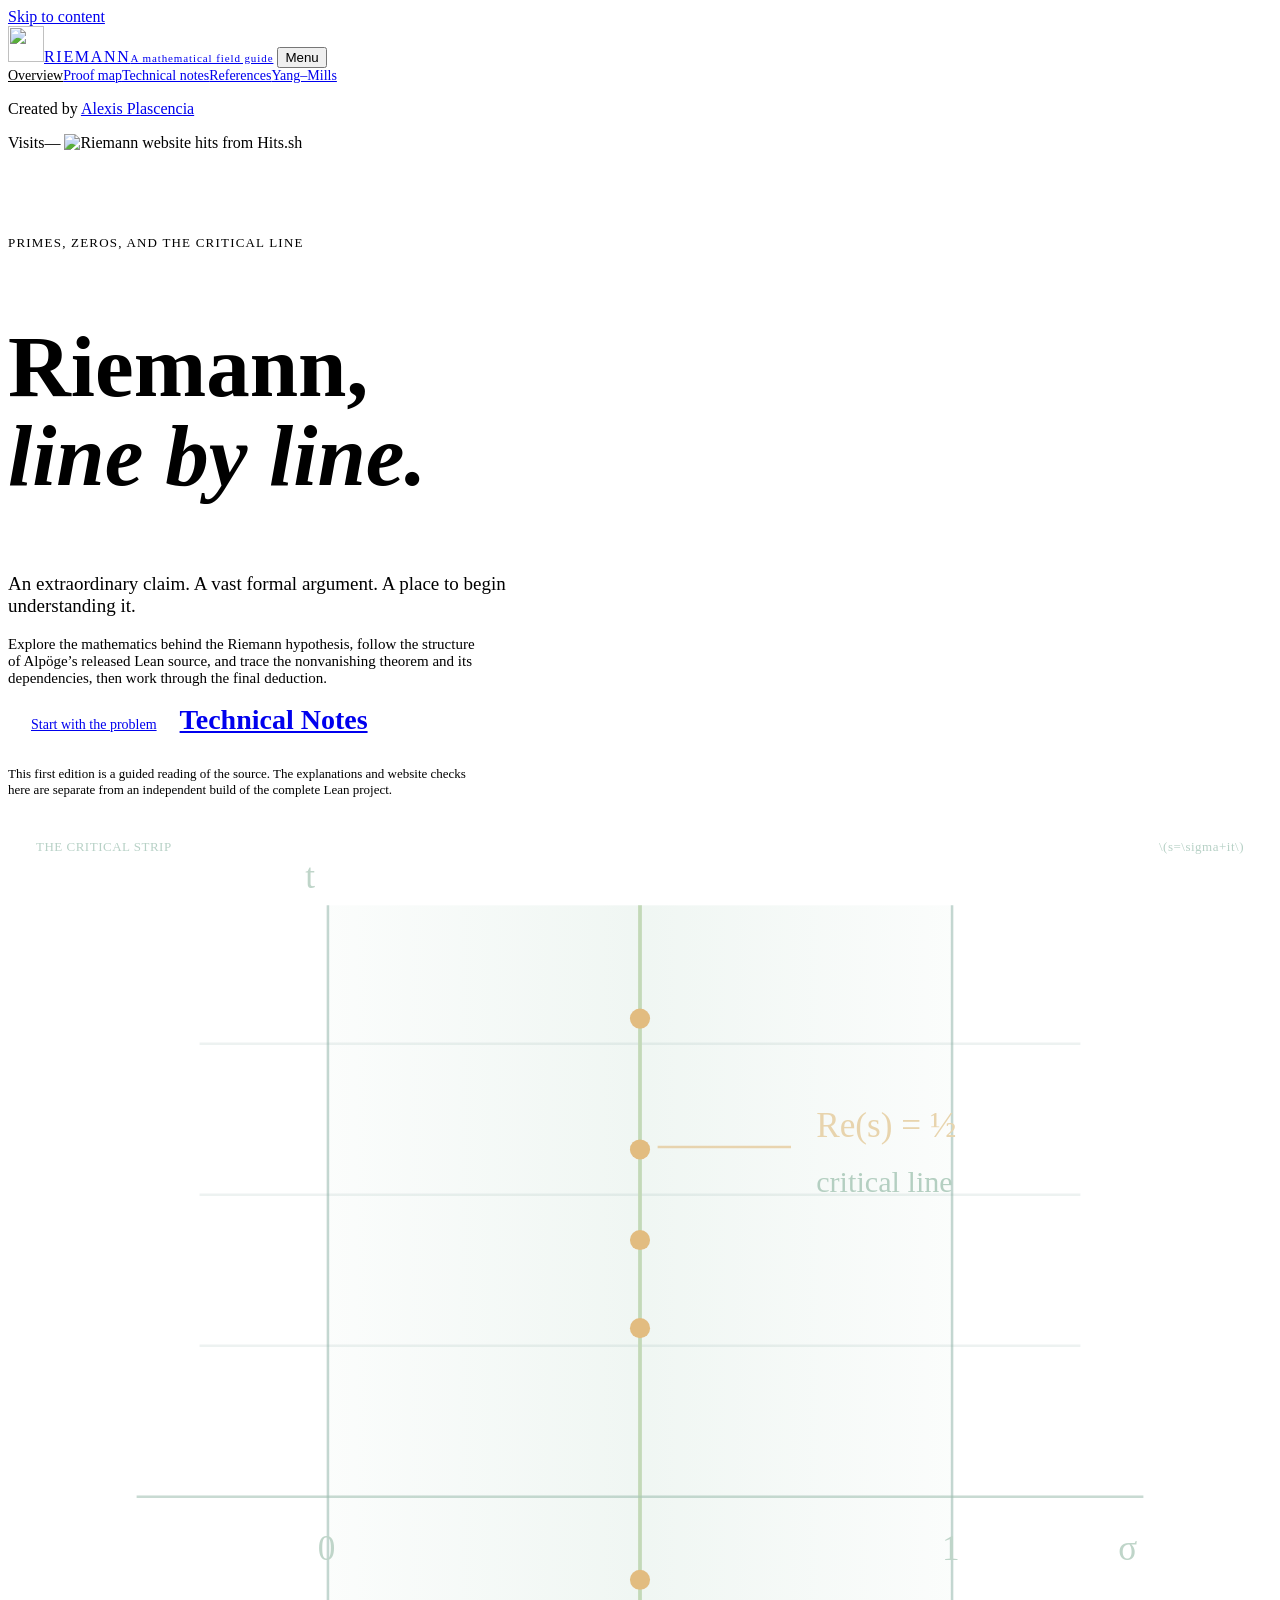
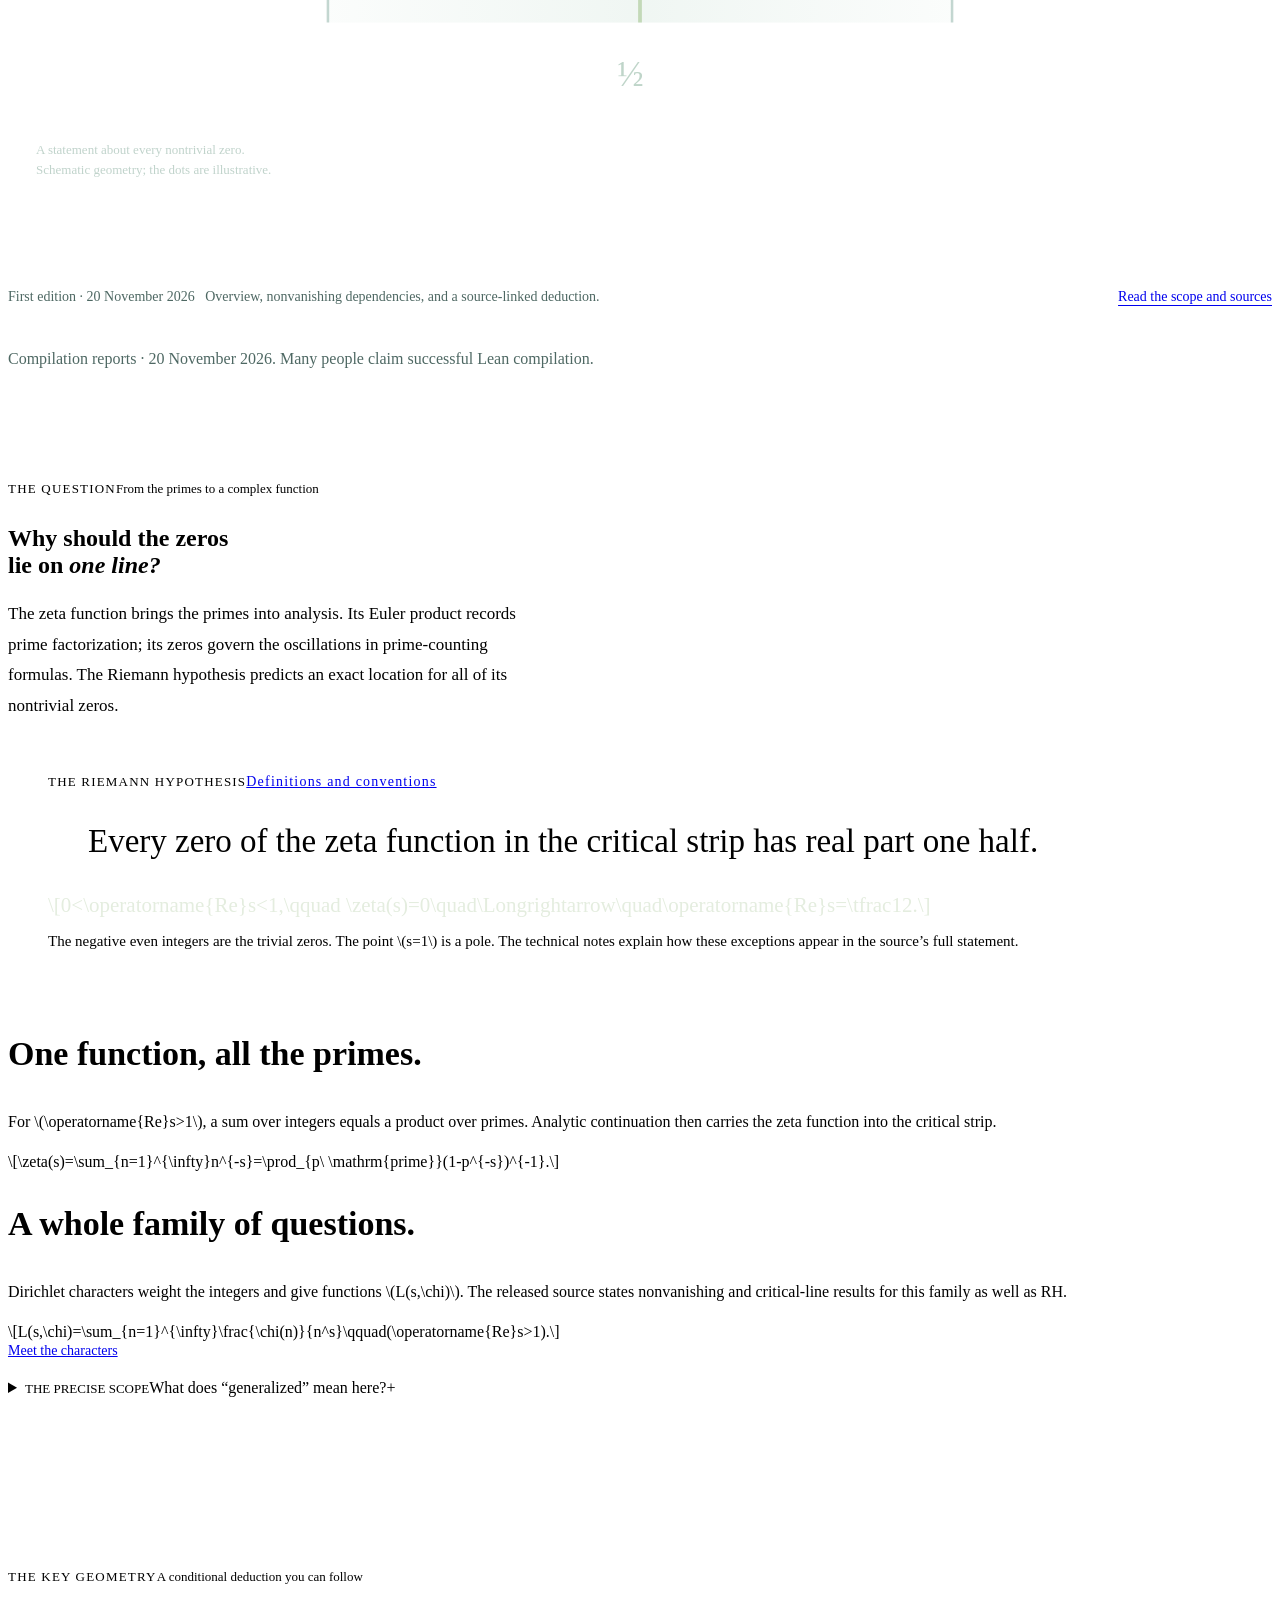
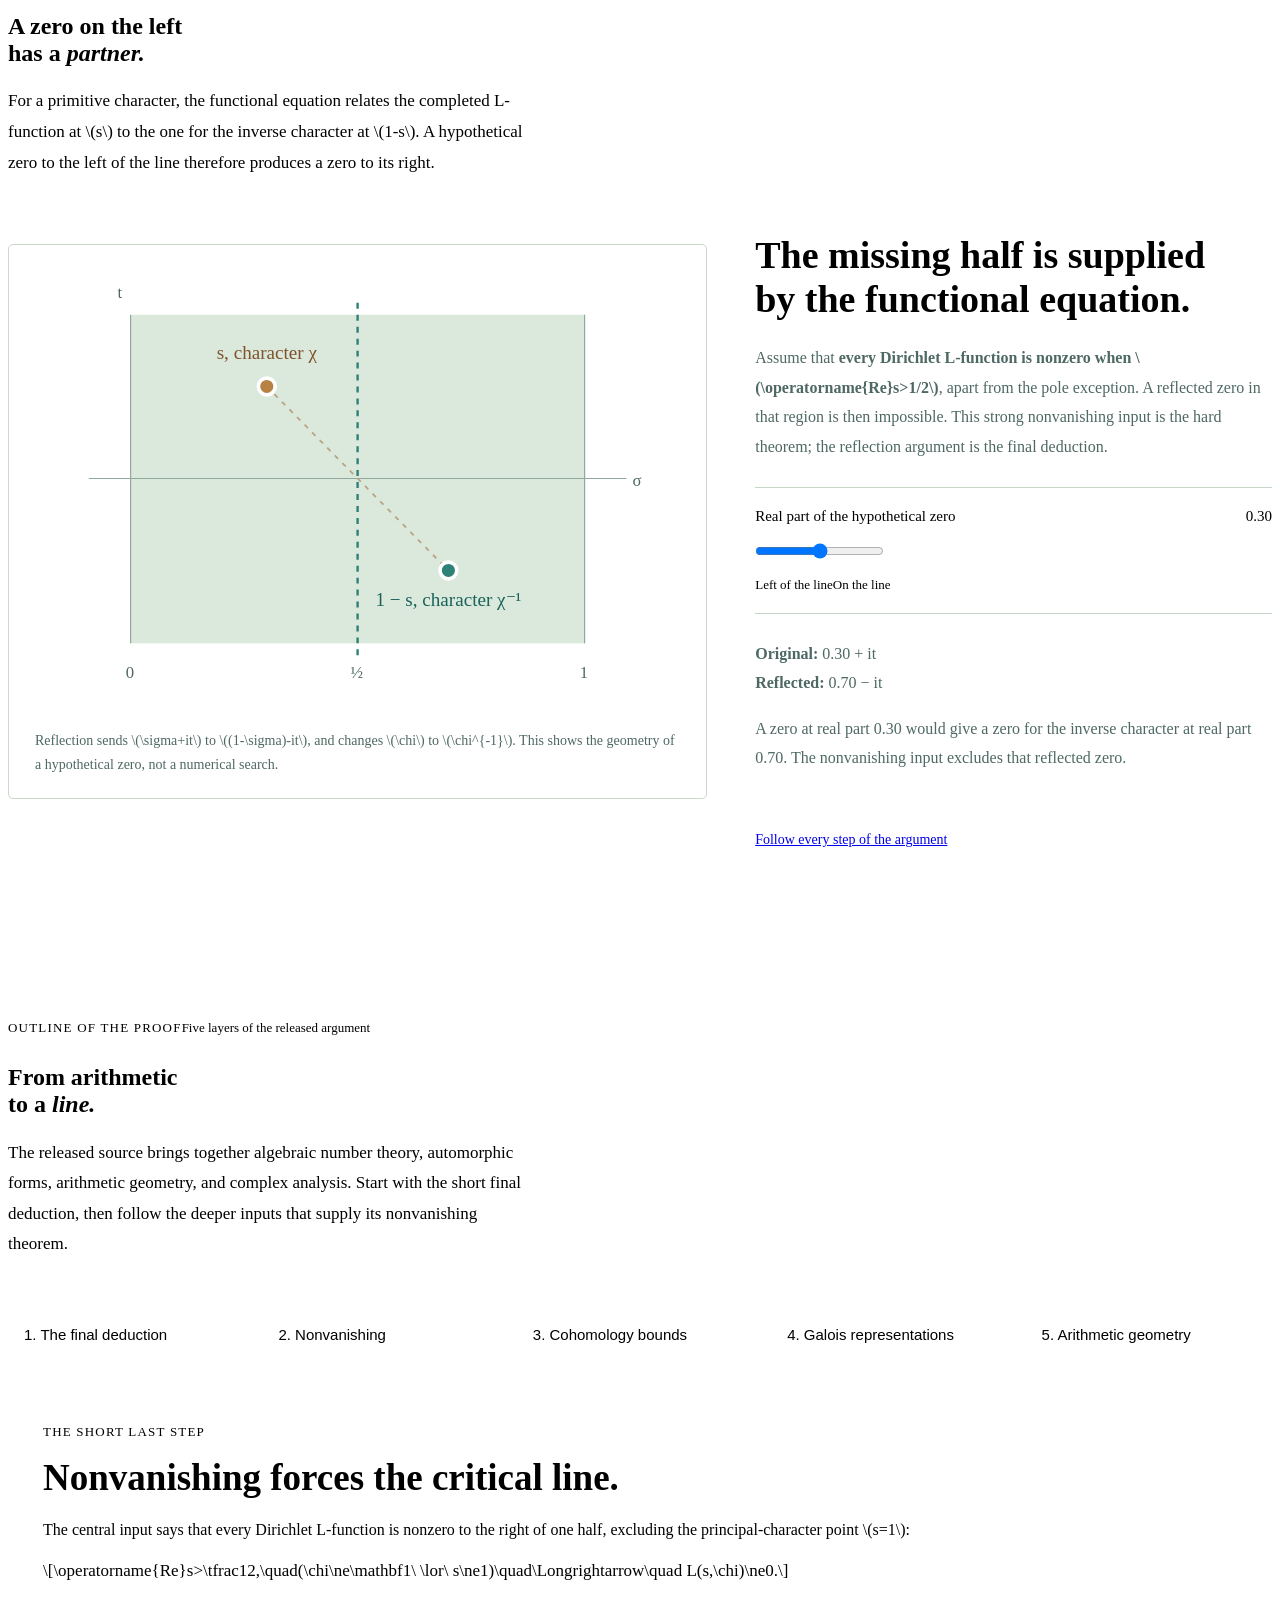
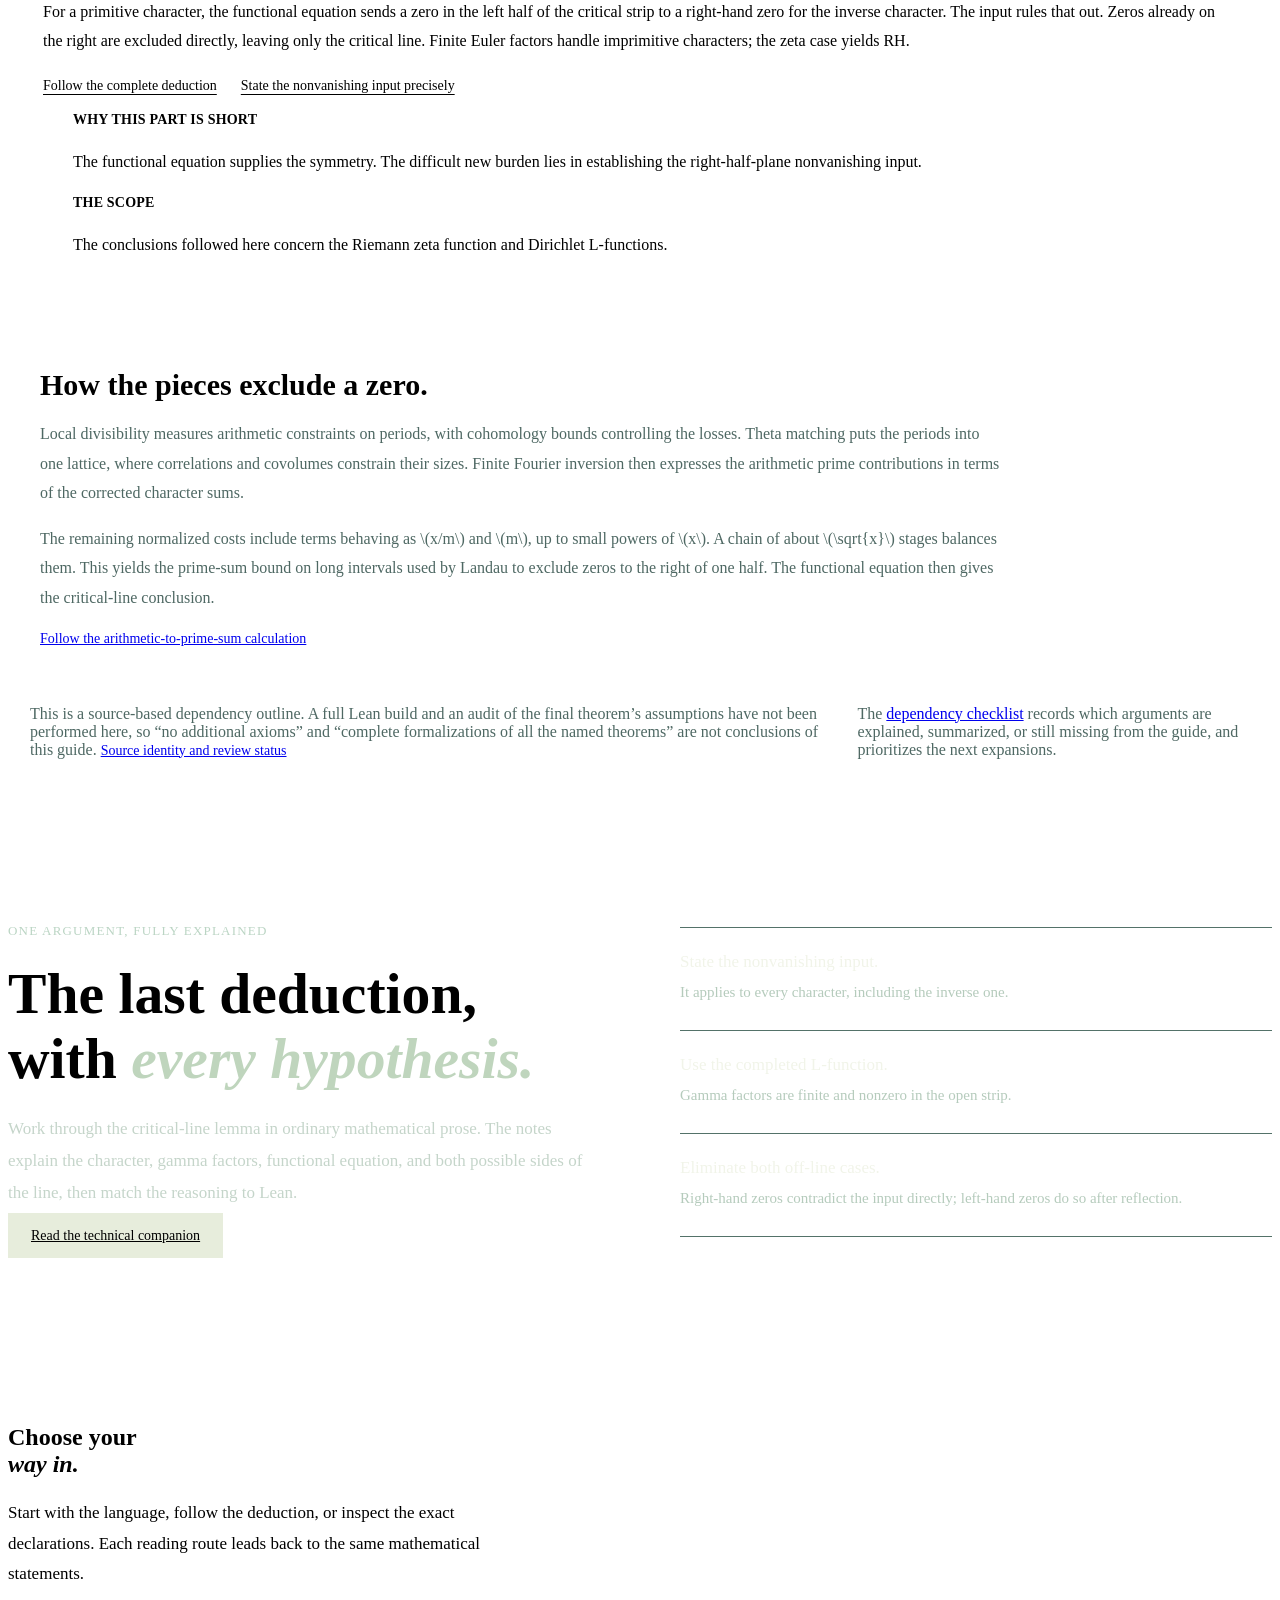
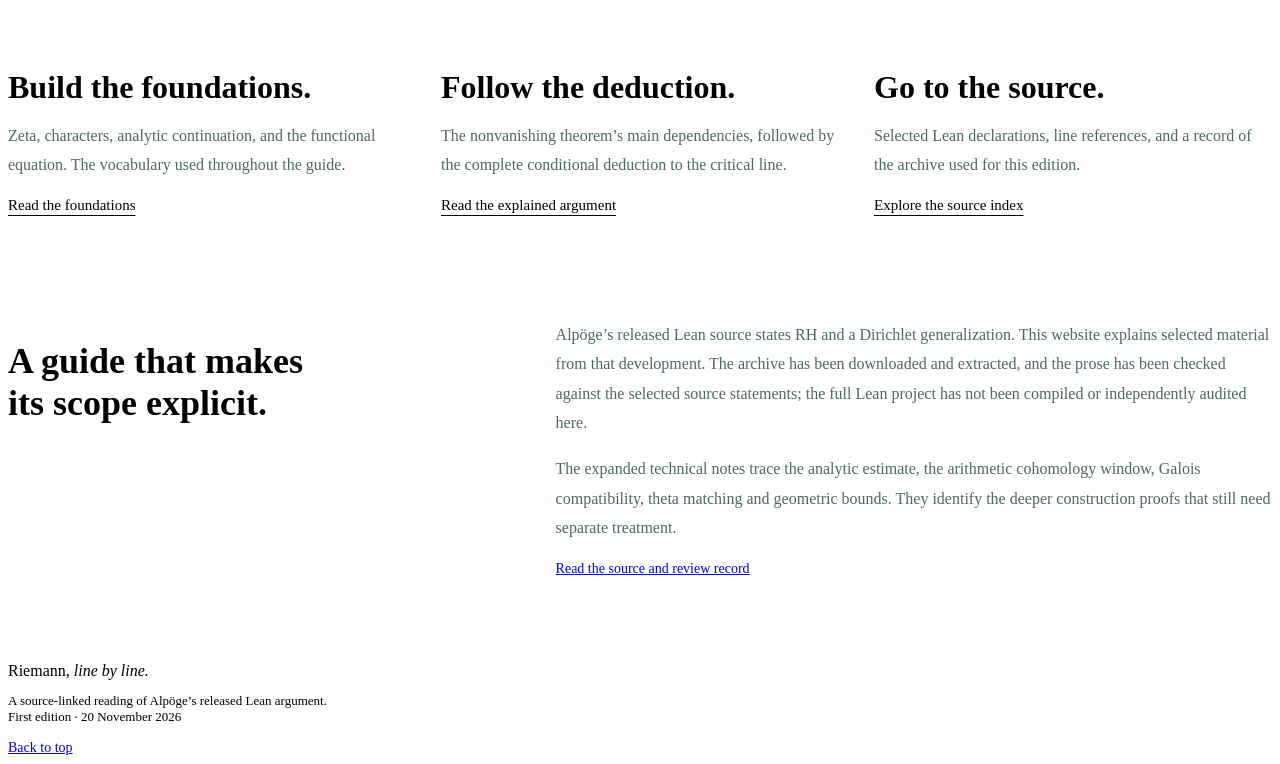
==== commit 84360020: "Add dependency checklist and expand deformation-point automorphy" ====
--- a/index.html
+++ b/index.html
@@ -162,7 +162,7 @@
         <p>The remaining normalized costs include terms behaving as \(x/m\) and \(m\), up to small powers of \(x\). A chain of about \(\sqrt{x}\) stages balances them. This yields the <strong>prime-sum bound on long intervals</strong> used by Landau to exclude zeros to the right of one half. The functional equation then gives the critical-line conclusion.</p>
         <a class="text-link" href="technical.html#arithmetic-fourier">Follow the arithmetic-to-prime-sum calculation</a>
       </div>
-      <div class="map-contract"><p>This is a source-based dependency outline. A full Lean build and an audit of the final theorem’s assumptions have not been performed here, so “no additional axioms” and “complete formalizations of all the named theorems” are not conclusions of this guide. <a class="text-link" href="sources.html#provenance">Source identity and review status</a></p></div>
+      <div class="map-contract"><p>This is a source-based dependency outline. A full Lean build and an audit of the final theorem’s assumptions have not been performed here, so “no additional axioms” and “complete formalizations of all the named theorems” are not conclusions of this guide. <a class="text-link" href="sources.html#provenance">Source identity and review status</a></p><p>The <a href="technical.html#dependency-checklist">dependency checklist</a> records which arguments are explained, summarized, or still missing from the guide, and prioritizes the next expansions.</p></div>
     </section>
 
     <section class="argument-feature" aria-labelledby="argument-title"><div class="page-width argument-layout"><div><span class="chapter-number">ONE ARGUMENT, FULLY EXPLAINED</span><h2 id="argument-title">The last deduction,<br>with <em>every hypothesis.</em></h2><p>Work through the critical-line lemma in ordinary mathematical prose. The notes explain the character, gamma factors, functional equation, and both possible sides of the line, then match the reasoning to Lean.</p><a class="button" href="technical.html#reflection">Read the technical companion</a></div><ol class="argument-chain"><li><strong>State the nonvanishing input.</strong><p>It applies to every character, including the inverse one.</p></li><li><strong>Use the completed L-function.</strong><p>Gamma factors are finite and nonzero in the open strip.</p></li><li><strong>Eliminate both off-line cases.</strong><p>Right-hand zeros contradict the input directly; left-hand zeros do so after reflection.</p></li></ol></div></section>
--- a/assets/site.css
+++ b/assets/site.css
@@ -48,6 +48,7 @@
 .landau-step-nav li{margin:0;padding-left:3px;font-size:15px;line-height:1.6}
 .landau-step-nav li::marker{color:var(--teal)}
 .landau-step-nav a{text-underline-offset:4px}
+.technical-numbered .trace-step-nav a{grid-template-columns:5.6em minmax(0,1fr)}
 .landau-figure{margin:30px 0;border:1px solid var(--line);border-radius:4px;background:#f2f5ed;padding:18px 20px}
 .landau-figure svg{display:block;width:100%;height:auto;max-width:680px;margin:auto}
 .landau-figure svg text{font:20px var(--sans)}
